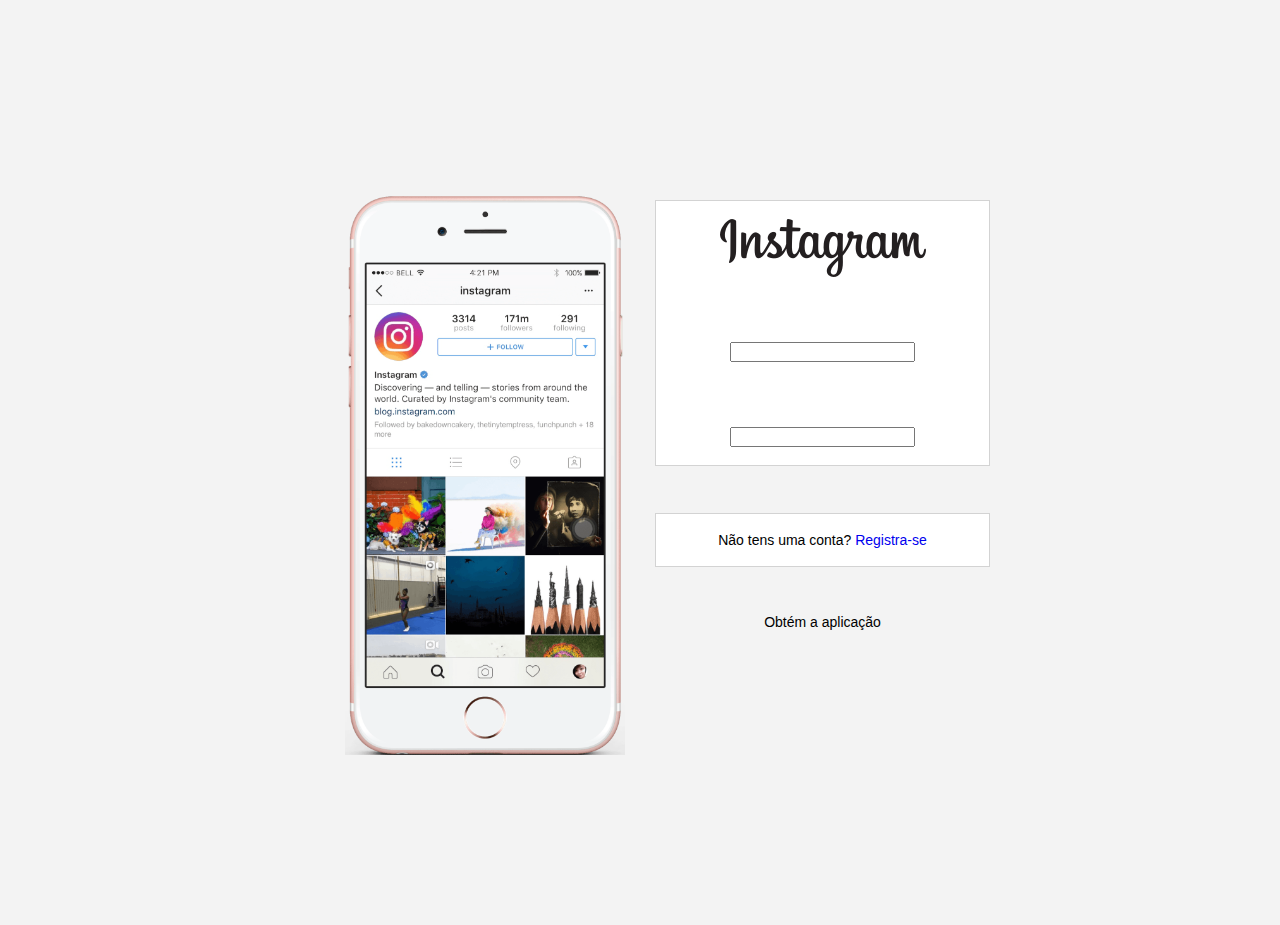
==== instagram-login/index.html @ 8d6b5997 "Instagram login page - Base structure" ====
<!DOCTYPE html>
<html lang="pt-br">
<head>
    <meta charset="UTF-8">
    <meta http-equiv="X-UA-Compatible" content="IE=edge">
    <meta name="viewport" content="width=device-width, initial-scale=1.0">
    <link rel="stylesheet" href="style.css">
    <title>Instagram</title>
</head>
<body>
    <div class="instagram-wrapper">
        <div class="instagram-phone">
            <img src="./img/instagram-iphone.png" alt="smartphone with instagram app">
        </div>
        <div class="instagram-continue">
            <div class="group">
                <img src="./img/instagram-logo.png" alt="instagram logo">
                <input type="text">
                <input type="text">
            </div>
            <div class="group">
                <p>Não tens uma conta? <a href="#">Registra-se</a></p>
            </div>
            <div class="get-the-app">
                <p>Obtém a aplicação</p>
                <!-- <a href="#"><img src="./img/apple-button.png" alt=""></a>
                <a href="#"><img src="./img/googleplay-button.png" alt=""></a> -->
                <!--  -->
            </div>
        </div>

    </div>
</body>
</html>
---- instagram-login/style.css ----
*{
    margin: 0;
    padding: 0;
    box-sizing: border-box;
    text-decoration: none;
    font-family: sans-serif;
    font-size: 14px;
}

body{
    width: 100%;
    min-height: 100vh;
    background-color: rgb(243, 243, 243);
    display: flex;
    justify-content: center;    
}

.instagram-wrapper{
    margin-top: 25px;
    display: flex;
    align-items: center;
    justify-content: start;
    width: 700px;
    height: 100vh;
}

.instagram-phone{
    display: flex;
    align-items: center; /*vertical*/
    justify-content: flex-end; /*horizontal*/
    width: 50%;    
}

.instagram-phone img{        
    height: 40em;
}

.instagram-continue{        
    display: flex;
    align-items: center; /* horizontal */
    justify-content: space-around; /* vertical */
    flex-direction: column;    
    margin-left: 30px;
    width: 50%;
    min-height: 34rem;    
    margin-bottom: 120px;
}

.group{
    display: flex;
    justify-content: space-between;
    align-items: center;
    border: 1px solid lightgray;
    flex-direction: column;
    background-color: #fff;
    width: 100%;
    padding: 1.3rem 0;   
}

.group:nth-child(1){
    min-height: 19rem;
}
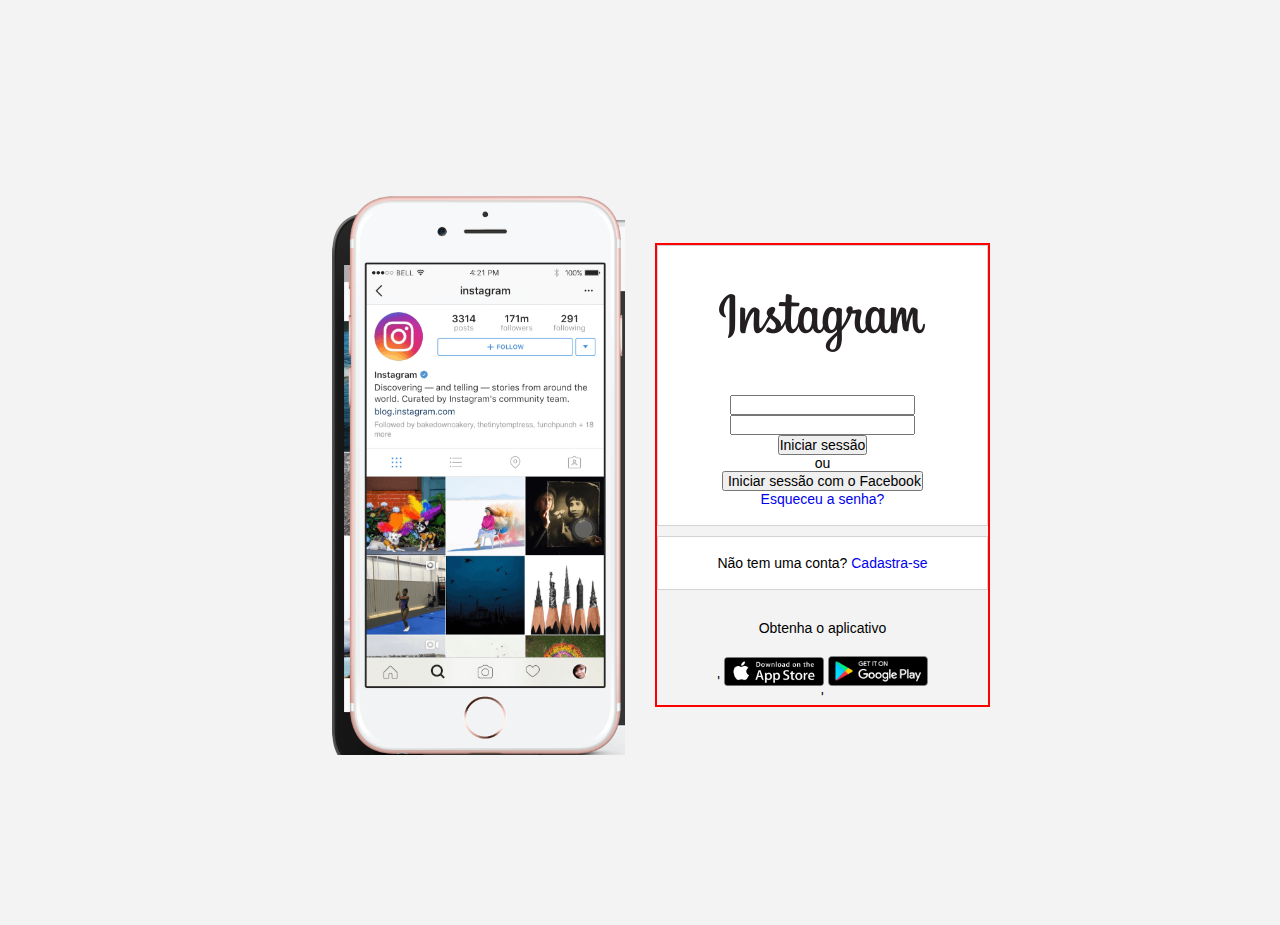
==== commit 71a5ce4b: "add buttons + fix layout" ====
--- a/instagram-login/index.html
+++ b/instagram-login/index.html
@@ -14,21 +14,46 @@
         </div>
         <div class="instagram-continue">
             <div class="group">
-                <img src="./img/instagram-logo.png" alt="instagram logo">
-                <input type="text">
-                <input type="text">
+                <div class="logo">
+                    <img src="./img/instagram-logo.png" alt="instagram logo">
+                </div>
+                
+                <input type="text" class="input-email">
+                <input type="password" class="input-password">
+                <input type="submit" value="Iniciar sessão">
+                <div class="separator">
+                    <div class="line"></div>
+                    <div class="letter">ou</div>
+                    <div class="line"></div>
+                </div>                
+                <div>
+                    <button class="login-facebook">                        
+                        <img src="" alt=""> Iniciar sessão com o Facebook
+                    </button>                    
+                </div>
+                <div class="forgot-password">
+                    <a href="#">Esqueceu a senha?</a>
+                </div>
+                
             </div>
             <div class="group">
-                <p>Não tens uma conta? <a href="#">Registra-se</a></p>
+                <p>Não tem uma conta? <a href="https://www.instagram.com/accounts/emailsignup/">Cadastra-se</a></p>
             </div>
             <div class="get-the-app">
-                <p>Obtém a aplicação</p>
+                <p>Obtenha o aplicativo</p>
                 <!-- <a href="#"><img src="./img/apple-button.png" alt=""></a>
                 <a href="#"><img src="./img/googleplay-button.png" alt=""></a> -->
                 <!--  -->
-            </div>
+                 <div class="stores">
+                '    <a href="https://itunes.apple.com/app/instagram/id389801252?pt=428156&ct=igweb.loginPage.badge&mt=8&vt=lo">
+                        <img src="./img/apple-button.png" alt="app store logo" width="100">    
+                    </a>
+                    <a href="https://play.google.com/store/apps/details?id=com.instagram.android&referrer=utm_source%3Dinstagramweb%26utm_campaign%3DloginPage%26ig_mid%3DF815C873-5D2C-4593-83BC-E43FA2E46B12%26utm_content%3Dlo%26utm_medium%3Dbadge">
+                        <img src="./img/googleplay-button.png" alt="Google play logo" width="100">
+                    </a>                
+                </div>'
+            </div>           
         </div>
-
     </div>
 </body>
 </html>--- a/instagram-login/style.css
+++ b/instagram-login/style.css
@@ -1,64 +1,90 @@
-*{
-    margin: 0;
-    padding: 0;
-    box-sizing: border-box;
-    text-decoration: none;
-    font-family: sans-serif;
-    font-size: 14px;
+* {
+  margin: 0;
+  padding: 0;
+  box-sizing: border-box;
+  text-decoration: none;
+  font-family: sans-serif;
+  font-size: 14px;
 }
 
-body{
-    width: 100%;
-    min-height: 100vh;
-    background-color: rgb(243, 243, 243);
-    display: flex;
-    justify-content: center;    
+body {
+  width: 100%;
+  min-height: 100vh;
+  background-color: rgb(243, 243, 243);
+  display: flex;
+  justify-content: center;
 }
 
-.instagram-wrapper{
-    margin-top: 25px;
-    display: flex;
-    align-items: center;
-    justify-content: start;
-    width: 700px;
-    height: 100vh;
+.instagram-wrapper {
+  margin-top: 25px;
+  display: flex;
+  align-items: center;
+  justify-content: start;
+  width: 700px;
+  height: 100vh;
 }
 
-.instagram-phone{
-    display: flex;
-    align-items: center; /*vertical*/
-    justify-content: flex-end; /*horizontal*/
-    width: 50%;    
+.instagram-phone {
+  background-image: url("./img/background-phones.png");
+  display: flex;
+  align-items: center; /*vertical*/
+  justify-content: flex-end; /*horizontal*/
+  width: 50%;
 }
 
-.instagram-phone img{        
-    height: 40em;
+.instagram-phone img {
+  height: 40em;
 }
 
-.instagram-continue{        
-    display: flex;
-    align-items: center; /* horizontal */
-    justify-content: space-around; /* vertical */
-    flex-direction: column;    
-    margin-left: 30px;
-    width: 50%;
-    min-height: 34rem;    
-    margin-bottom: 120px;
+.instagram-continue {
+  display: flex;
+  align-items: center; /* horizontal */
+  justify-content: space-around; /* vertical */
+  flex-direction: column;
+  margin-left: 30px;
+  width: 50%;
+  /* height: 70vh; */
+  /* margin-bottom: 120px; */
+  border: 2px solid red;
 }
 
-.group{
-    display: flex;
-    justify-content: space-between;
-    align-items: center;
-    border: 1px solid lightgray;
-    flex-direction: column;
-    background-color: #fff;
-    width: 100%;
-    padding: 1.3rem 0;   
+.group {
+  display: flex;
+  justify-content: space-between;
+  align-items: center;
+  border: 1px solid lightgray;
+  flex-direction: column;
+  background-color: #fff;
+  width: 100%;
+  padding: 1.3rem 0;
+  margin-bottom: 10px;
 }
 
-.group:nth-child(1){
-    min-height: 19rem;
+.group:nth-child(1) {
+  min-height: 19rem;
 }
 
+.get-the-app {
+  display: flex;
+  flex-direction: column;
+  align-items: center;
+  justify-content: space-around;
+  text-align: center;
+}
 
+.get-the-app p {
+  margin: 20px;
+}
+
+.logo {
+  margin: 30px 20px 40px 20px;
+}
+
+@media (min-width: 860) {
+  body {
+    background-color: black;
+  }
+  .instagram-phone {
+    display: none;
+  }
+}
